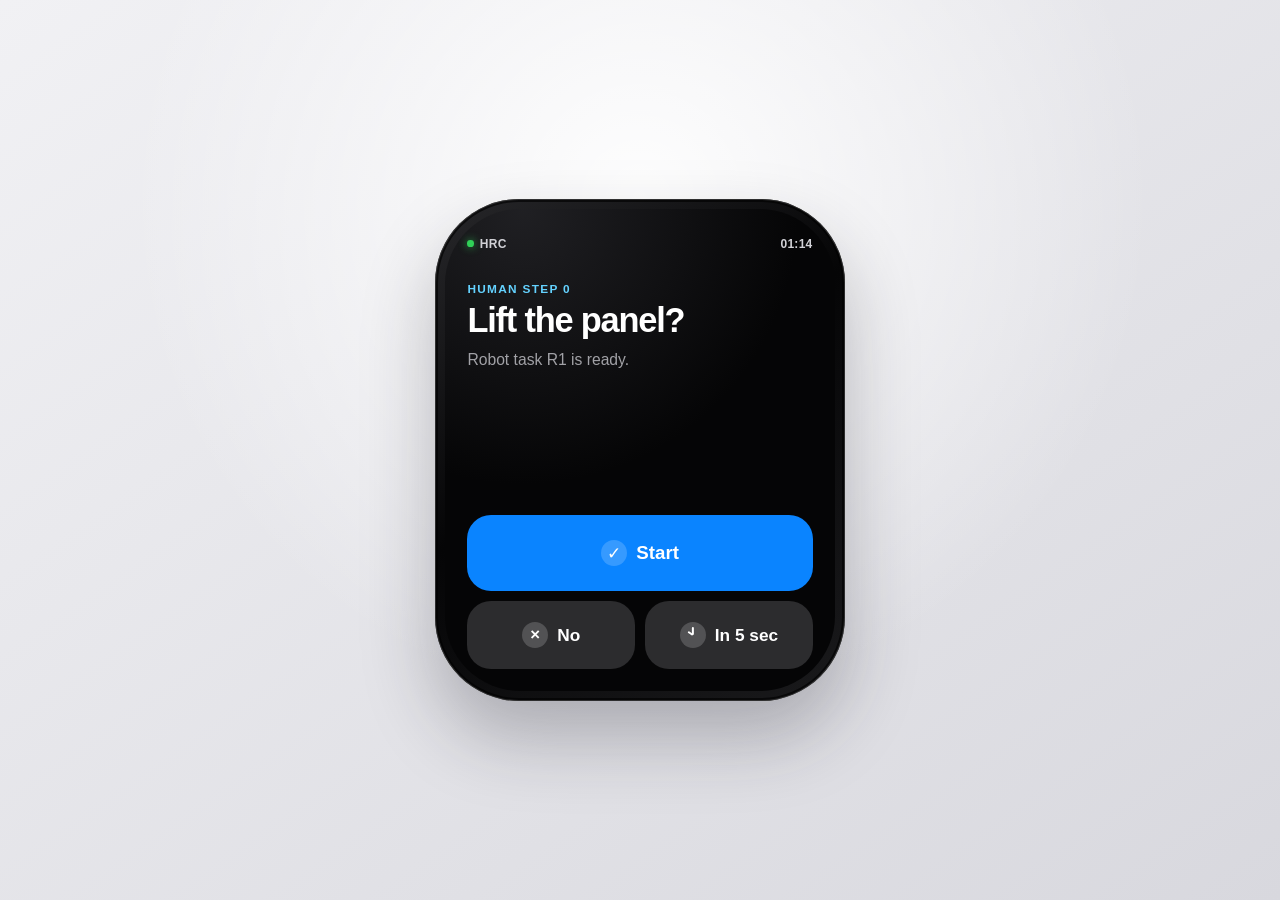
==== Interface/index.html @ ad16336c "simple UI demo on web site" ====
<!doctype html>
<html lang="en">
  <head>
    <meta charset="UTF-8" />
    <meta name="viewport" content="width=device-width, initial-scale=1" />
    <meta name="theme-color" content="#050506" />
    <title>HRC Watch Interface Demo</title>
    <link rel="icon" href="data:," />
    <link rel="stylesheet" href="styles.css" />
  </head>
  <body>
    <main class="demo-shell" aria-label="HRC watch interface demo">
      <section class="watch" aria-label="Simulated watch screen">
        <div class="watch-screen">
          <header class="status-bar" aria-label="Watch status">
            <span class="connection"><span class="connection-dot"></span>HRC</span>
            <time id="clock" datetime="">--:--</time>
          </header>

          <div class="view" aria-labelledby="permission-title">
            <div class="view-heading">
              <p class="eyebrow">HUMAN STEP 0</p>
              <h1 id="permission-title">Lift the panel?</h1>
              <p class="supporting-text">Robot task R1 is ready.</p>
            </div>

            <div id="feedback" class="feedback" role="status" aria-live="polite"></div>

            <div class="permission-actions" aria-label="Respond to robot request">
              <button class="button button-primary" type="button" data-command="H_ACCEPT">
                <span class="button-icon" aria-hidden="true">✓</span>
                <span>Start</span>
              </button>
              <div class="button-row">
                <button class="button button-secondary" type="button" data-command="H_REFUSE">
                  <span class="button-icon" aria-hidden="true">×</span>
                  <span>No</span>
                </button>
                <button class="button button-secondary" type="button" data-command="H_DEFER">
                  <span class="button-icon clock-icon" aria-hidden="true"></span>
                  <span>In 5 sec</span>
                </button>
              </div>
            </div>
          </div>

        </div>
      </section>
    </main>

    <script src="app.js"></script>
  </body>
</html>
---- Interface/styles.css ----
:root {
  color-scheme: dark;
  font-family: -apple-system, BlinkMacSystemFont, "SF Pro Display", "Segoe UI", sans-serif;
  background: #e9e9ee;
  color: #f5f5f7;
  font-synthesis: none;
  --watch-width: min(88vw, 25.625rem);
  --accent: #0a84ff;
  --green: #30d158;
  --surface-raised: #2c2c2e;
  --muted: #a1a1a6;
}

* {
  box-sizing: border-box;
}

body {
  min-width: 20rem;
  min-height: 100vh;
  margin: 0;
  display: grid;
  place-items: center;
  overflow-x: hidden;
  background:
    radial-gradient(circle at 50% 22%, rgba(255, 255, 255, 0.95), transparent 32rem),
    linear-gradient(145deg, #f1f1f4, #d8d8de);
}

button {
  font: inherit;
}

.demo-shell {
  display: grid;
  justify-items: center;
  padding: 2rem 1rem;
}

.watch {
  width: var(--watch-width);
  aspect-ratio: 410 / 502;
  padding: 0.625rem;
  border-radius: 5.25rem;
  background: linear-gradient(145deg, #27272a 0%, #050506 45%, #1a1a1c 100%);
  box-shadow:
    0 2.3rem 4.5rem rgba(34, 34, 42, 0.28),
    inset 0 0 0 1px rgba(255, 255, 255, 0.16),
    inset 0 0 0 3px rgba(0, 0, 0, 0.65);
}

.watch-screen {
  position: relative;
  height: 100%;
  overflow: hidden;
  border-radius: 4.7rem;
  padding: 1.55rem 1.4rem 1.35rem;
  background:
    radial-gradient(circle at 20% 0%, rgba(58, 58, 64, 0.5), transparent 48%),
    #050506;
}

.status-bar {
  height: 1.25rem;
  display: flex;
  align-items: center;
  justify-content: space-between;
  color: #d1d1d6;
  font-size: 0.75rem;
  font-weight: 650;
  letter-spacing: 0.025em;
}

.connection {
  display: inline-flex;
  align-items: center;
  gap: 0.36rem;
}

.connection-dot {
  width: 0.42rem;
  height: 0.42rem;
  border-radius: 50%;
  background: var(--green);
  box-shadow: 0 0 0.5rem rgba(48, 209, 88, 0.8);
}

.view {
  position: absolute;
  inset: 4rem 1.4rem 1.4rem;
  display: flex;
  flex-direction: column;
}

.view-heading {
  margin-top: 0.55rem;
}

.eyebrow {
  margin: 0 0 0.45rem;
  color: #64d2ff;
  font-size: 0.74rem;
  font-weight: 750;
  letter-spacing: 0.11em;
}

h1 {
  margin: 0;
  max-width: 17rem;
  color: #fff;
  font-size: clamp(1.75rem, 7vw, 2.15rem);
  font-weight: 700;
  line-height: 1.04;
  letter-spacing: -0.035em;
}

.supporting-text {
  margin: 0.62rem 0 0;
  color: var(--muted);
  font-size: 0.98rem;
  line-height: 1.35;
}

.permission-actions {
  display: grid;
  gap: 0.65rem;
  margin-top: 0.65rem;
}

.button-row {
  display: grid;
  grid-template-columns: 1fr 1fr;
  gap: 0.65rem;
}

.button {
  min-height: 4.2rem;
  border: 0;
  border-radius: 1.5rem;
  display: inline-flex;
  align-items: center;
  justify-content: center;
  gap: 0.55rem;
  padding: 0.8rem 1rem;
  color: #fff;
  background: var(--surface-raised);
  font-size: 1.08rem;
  font-weight: 680;
  cursor: pointer;
  -webkit-tap-highlight-color: transparent;
  transition: transform 120ms ease, filter 120ms ease;
}

.button-primary {
  min-height: 4.75rem;
  background: var(--accent);
  font-size: 1.17rem;
}

.button-icon {
  display: grid;
  width: 1.65rem;
  height: 1.65rem;
  place-items: center;
  border-radius: 50%;
  background: rgba(255, 255, 255, 0.18);
  font-size: 1.05rem;
}

.clock-icon {
  position: relative;
}

.clock-icon::before,
.clock-icon::after {
  position: absolute;
  left: 50%;
  top: 50%;
  width: 0.11rem;
  height: 0.48rem;
  border-radius: 999px;
  background: currentColor;
  content: "";
  transform-origin: 50% 0;
}

.clock-icon::before {
  transform: translate(-50%, 0) rotate(180deg);
}

.clock-icon::after {
  height: 0.38rem;
  transform: translate(-50%, 0) rotate(125deg);
}

.button:hover {
  filter: brightness(1.12);
}

.button:active {
  transform: scale(0.96);
}

.permission-actions.has-response .button {
  cursor: default;
}

.permission-actions.has-response .button:not(.is-selected) {
  opacity: 0.34;
}

.button.is-selected {
  box-shadow: inset 0 0 0 2px rgba(255, 255, 255, 0.9);
}

button:focus-visible {
  outline: 3px solid #fff;
  outline-offset: 2px;
}

.feedback {
  min-height: 2.3rem;
  align-self: center;
  margin-top: auto;
  max-width: calc(100% - 2.8rem);
  padding: 0.62rem 0.9rem;
  border: 1px solid rgba(255, 255, 255, 0.12);
  border-radius: 999px;
  color: #fff;
  background: rgba(44, 44, 46, 0.94);
  box-shadow: 0 0.6rem 1.5rem rgba(0, 0, 0, 0.42);
  font-size: 0.76rem;
  font-weight: 650;
  white-space: nowrap;
  opacity: 0;
  transform: translateY(0.45rem);
  pointer-events: none;
  transition: opacity 180ms ease, transform 180ms ease;
}

.feedback.is-visible {
  opacity: 1;
  transform: translateY(0);
}

@media (max-width: 430px), (max-height: 650px) {
  :root {
    --watch-width: min(94vw, 22rem, calc(92vh * 410 / 502));
  }

  .demo-shell {
    padding-block: 0.8rem;
  }

  .watch {
    padding: 0.5rem;
    border-radius: 4.5rem;
  }

  .watch-screen {
    border-radius: 4rem;
    padding-inline: 1.2rem;
  }

  .view {
    inset-inline: 1.2rem;
  }
}

@media (prefers-reduced-motion: reduce) {
  *,
  *::before,
  *::after {
    scroll-behavior: auto !important;
    animation-duration: 0.01ms !important;
    animation-iteration-count: 1 !important;
    transition-duration: 0.01ms !important;
  }
}
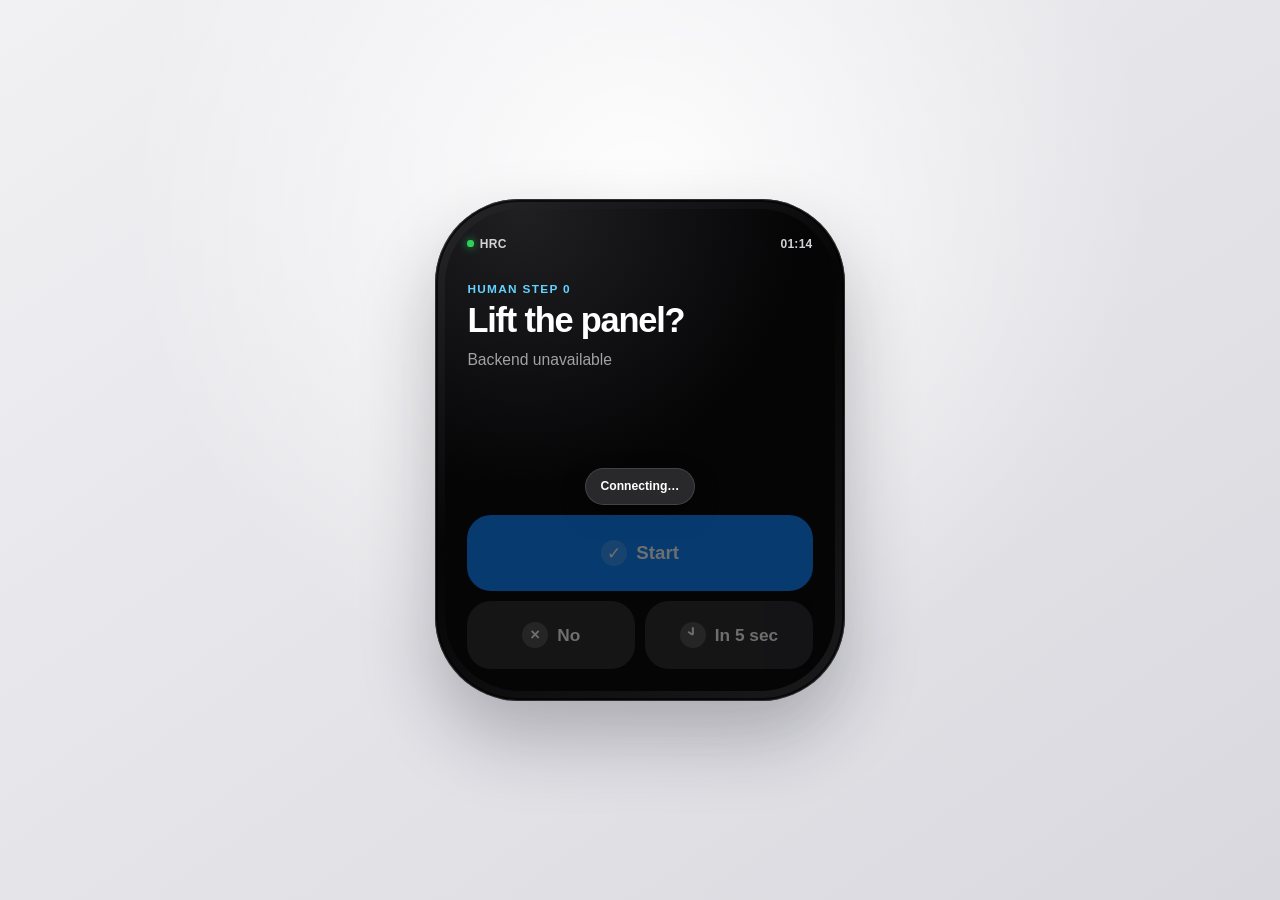
==== commit 628454f1: "BE" ====
--- a/Interface/index.html
+++ b/Interface/index.html
@@ -21,22 +21,22 @@
             <div class="view-heading">
               <p class="eyebrow">HUMAN STEP 0</p>
               <h1 id="permission-title">Lift the panel?</h1>
-              <p class="supporting-text">Robot task R1 is ready.</p>
+              <p id="permission-detail" class="supporting-text">Waiting for H0…</p>
             </div>
 
             <div id="feedback" class="feedback" role="status" aria-live="polite"></div>
 
             <div class="permission-actions" aria-label="Respond to robot request">
-              <button class="button button-primary" type="button" data-command="H_ACCEPT">
+              <button class="button button-primary" type="button" data-command="H_ACCEPT" disabled>
                 <span class="button-icon" aria-hidden="true">✓</span>
                 <span>Start</span>
               </button>
               <div class="button-row">
-                <button class="button button-secondary" type="button" data-command="H_REFUSE">
+                <button class="button button-secondary" type="button" data-command="H_REFUSE" disabled>
                   <span class="button-icon" aria-hidden="true">×</span>
                   <span>No</span>
                 </button>
-                <button class="button button-secondary" type="button" data-command="H_DEFER">
+                <button class="button button-secondary" type="button" data-command="H_DEFER" disabled>
                   <span class="button-icon clock-icon" aria-hidden="true"></span>
                   <span>In 5 sec</span>
                 </button>
--- a/Interface/styles.css
+++ b/Interface/styles.css
@@ -211,6 +211,11 @@
 
 .button.is-selected {
   box-shadow: inset 0 0 0 2px rgba(255, 255, 255, 0.9);
+}
+
+.permission-actions:not(.has-response) .button:disabled {
+  opacity: 0.42;
+  cursor: default;
 }
 
 button:focus-visible {
